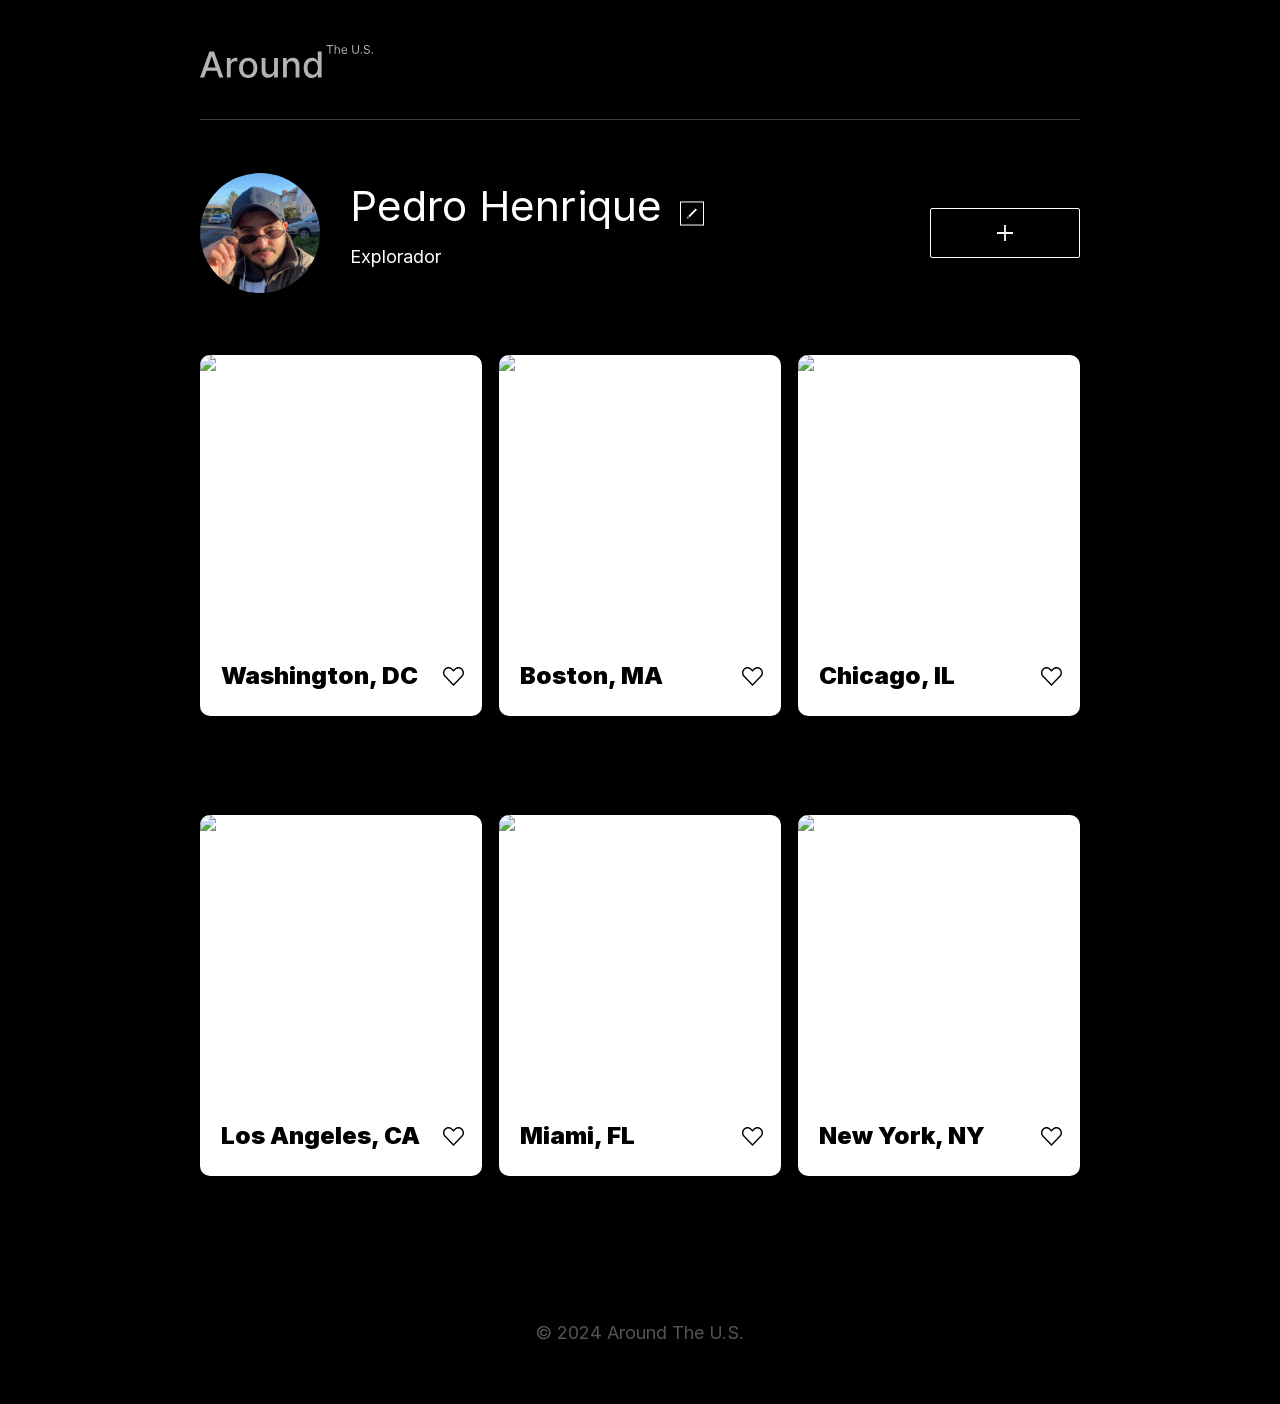
==== index.html @ ee5bf594 "finish refactoring and fixing functions" ====
<!DOCTYPE html>
<html lang="pt">
  <head>
    <meta charset="UTF-8" />
    <meta name="viewport" content="width=device-width, initial-scale=1.0" />
    <meta name="author" content="Pedro Henrique" />
    <meta name="keywords" content="Paisagem, Viagem, HTML, CSS, JavaScript" />
    <meta
      name="description"
      content="Explore paisagens de viagem enquanto testa a pagina web com HTML, CSS e JavaScript."
    />
    <title>Around the U.S.</title>
    <link rel="stylesheet" href="./pages/index.css" />
    <link rel="shortcut icon" href="./favicon.ico" />
  </head>
  <body>
    <div class="overlay"></div>
    <div class="page">
      <header class="header">
        <img
          src="./images/headerLogo.svg"
          alt="Logotipo do Site"
          class="header__logo"
        />
      </header>

      <main class="content">
        <section class="profile">
          <img
            src="./images/profilePic.jpg"
            alt="Foto de Perfil"
            class="profile__picture"
          />
          <div class="profile__info-wrapper">
            <div class="profile__info">
              <h1 class="profile__name">Pedro Henrique</h1>
              <img
                src="./images/editButton.svg"
                alt="Editar Perfil"
                class="profile__edit-button"
              />
            </div>
            <p class="profile__description">Explorador</p>
          </div>
          <button class="profile__add-place-button"></button>
        </section>

        <section class="card-grid"></section>

        <section class="popup" id="popupProfile">
          <div class="popup__position">
            <img
              src="./images/closeIcon.svg"
              alt="Fechar"
              class="popup__close-button"
            />
            <form class="popup__wrapper" name="popupForm">
              <h3 class="popup__title">EDITAR PERFIL</h3>
              <!-- Primeiro campo de entrada com label e span para erros -->
              <input
                type="text"
                name="firstInput"
                class="popup__input"
                placeholder="Nome"
                minlength="2"
                maxlength="40"
                required
              />
              <span class="firstInput-error form__input-error"></span>

              <!-- Segundo campo de entrada com span para erros -->
              <input
                type="text"
                name="secondInput"
                class="popup__input"
                placeholder="Sobre mim"
                minlength="2"
                maxlength="200"
                required
              />
              <span class="secondInput-error form__input-error"></span>

              <!-- Botão de envio -->
              <button type="submit" class="popup__submit-button">SALVAR</button>
            </form>
          </div>
        </section>

        <section class="popup" id="popupCard">
          <div class="popup__position">
            <img
              src="./images/closeIcon.svg"
              alt="Fechar"
              class="popup__close-button"
            />
            <form class="popup__wrapper" name="popupForm">
              <h3 class="popup__title">NOVO LOCAL</h3>
              <input
                type="text"
                name="firstInput"
                class="popup__input"
                placeholder="Titulo*"
                minlength="2"
                maxlength="30"
                required
              />
              <span class="firstInput-error form__input-error"></span>

              <!-- Segundo campo de entrada com span para erros -->
              <input
                type="url"
                name="secondInput"
                class="popup__input"
                placeholder="URL da imagem*"
                minlength="2"
                maxlength="200"
                required
              />
              <span class="secondInput-error form__input-error"></span>

              <button type="submit" class="popup__submit-button">SALVAR</button>
            </form>
          </div>
        </section>

        <section class="popupImage">
          <div class="popupImage__wrapper">
            <img
              src="./images/closeIcon.svg"
              alt="Fechar"
              class="popupImage__close-button"
            />
            <img src=" " alt="" class="popupImage__big" />
            <p class="popupImage__title"></p>
          </div>
        </section>
      </main>
      <footer class="footer" id="footer">
        <p class="footer__copyright">&copy; 2024 Around The U.S.</p>
      </footer>
    </div>
    <template id="cardTemplate">
      <div class="card">
        <img class="card__image" src=" " />
        <img
          src="./images/deleteButton.svg"
          alt=""
          class="card__delete-button"
          id="delete-button"
        />
        <p class="card__name"></p>
        <button class="card__like-button"></button>
      </div>
    </template>
    <script type="module" src="./scripts/index.js"></script>
    <script type="module" src="./scripts/utils.js"></script>
    <script type="module" src="./scripts/FormValidator.js"></script>
    <script type="module" src="./scripts/Card.js"></script>
  </body>
</html>
---- pages/index.css ----
@import url(../vendor/normalize.css);
@import url(../vendor/fonts.css);
@import url(../blocks/page.css);
@import url(../blocks/content.css);
@import url(../blocks/header.css);
@import url(../blocks/profile.css);
@import url(../blocks/card-grid.css);
@import url(../blocks/popup.css);
@import url(../blocks/popupImage.css);
@import url(../blocks/footer.css);
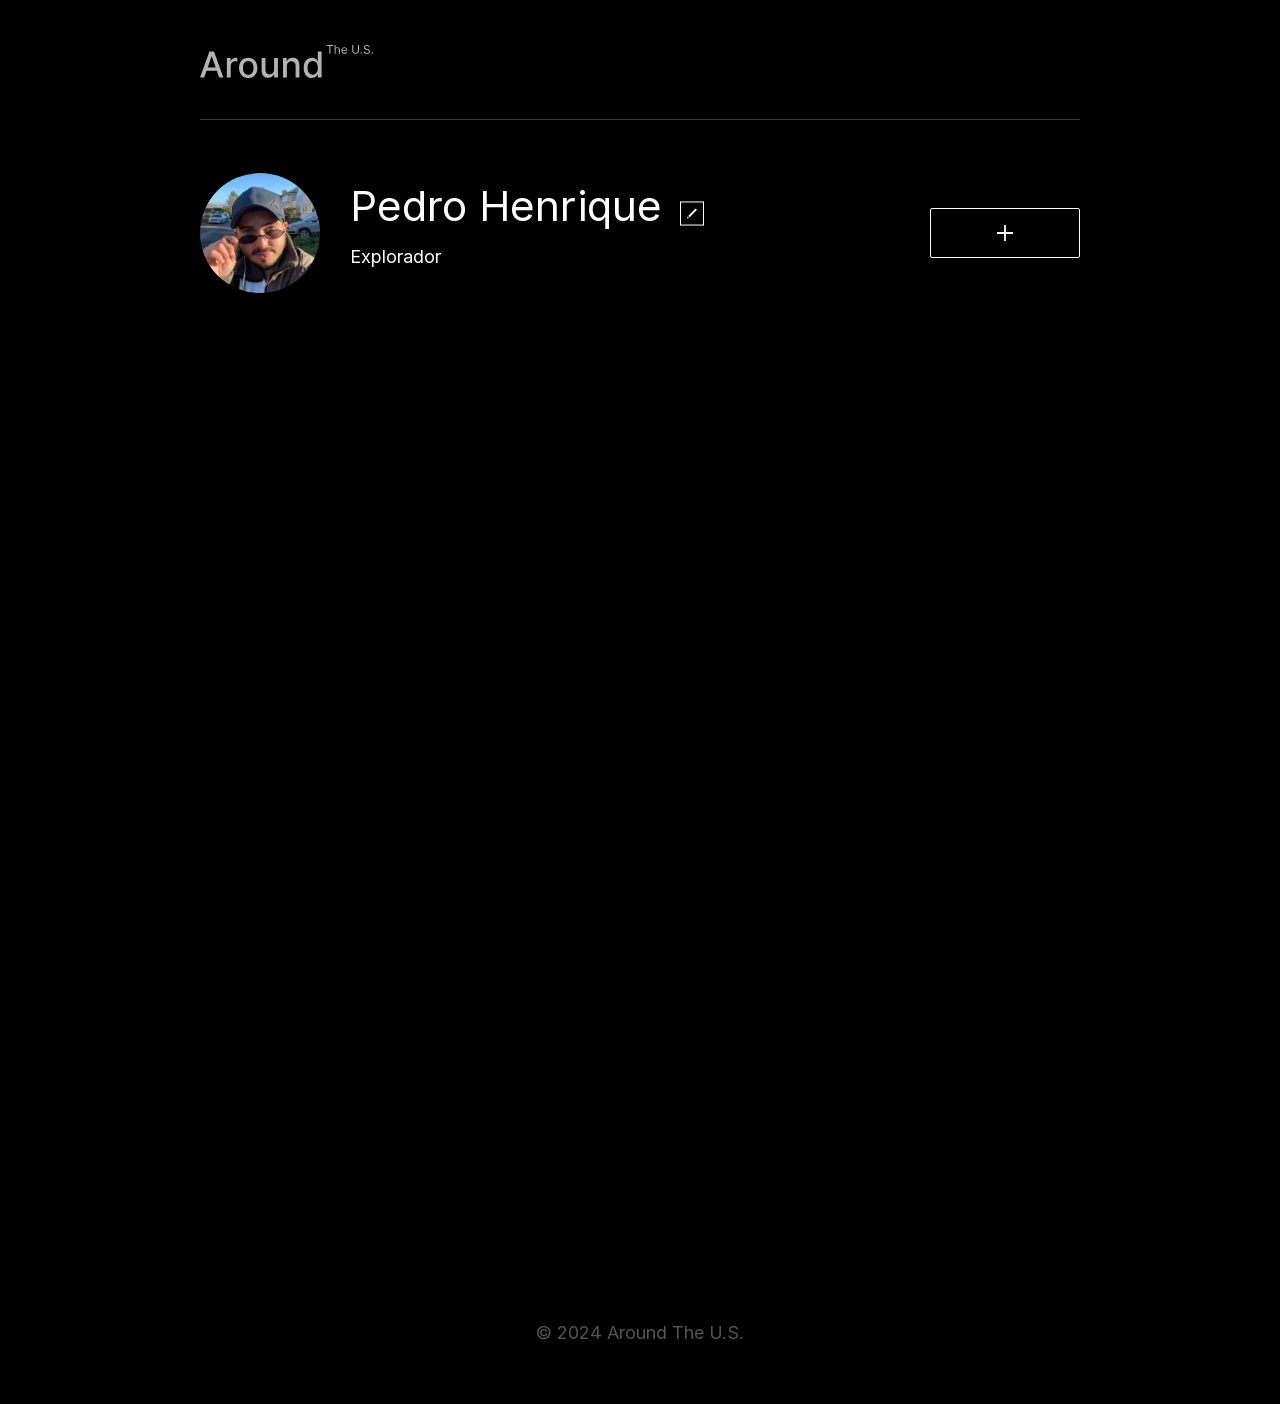
==== commit 717c230e: "adjusted class Section and Card RenderItems in Section and moving Popup logic to the correct script" ====
--- a/index.html
+++ b/index.html
@@ -153,8 +153,5 @@
       </div>
     </template>
     <script type="module" src="./scripts/index.js"></script>
-    <script type="module" src="./scripts/utils.js"></script>
-    <script type="module" src="./scripts/FormValidator.js"></script>
-    <script type="module" src="./scripts/Card.js"></script>
   </body>
 </html>
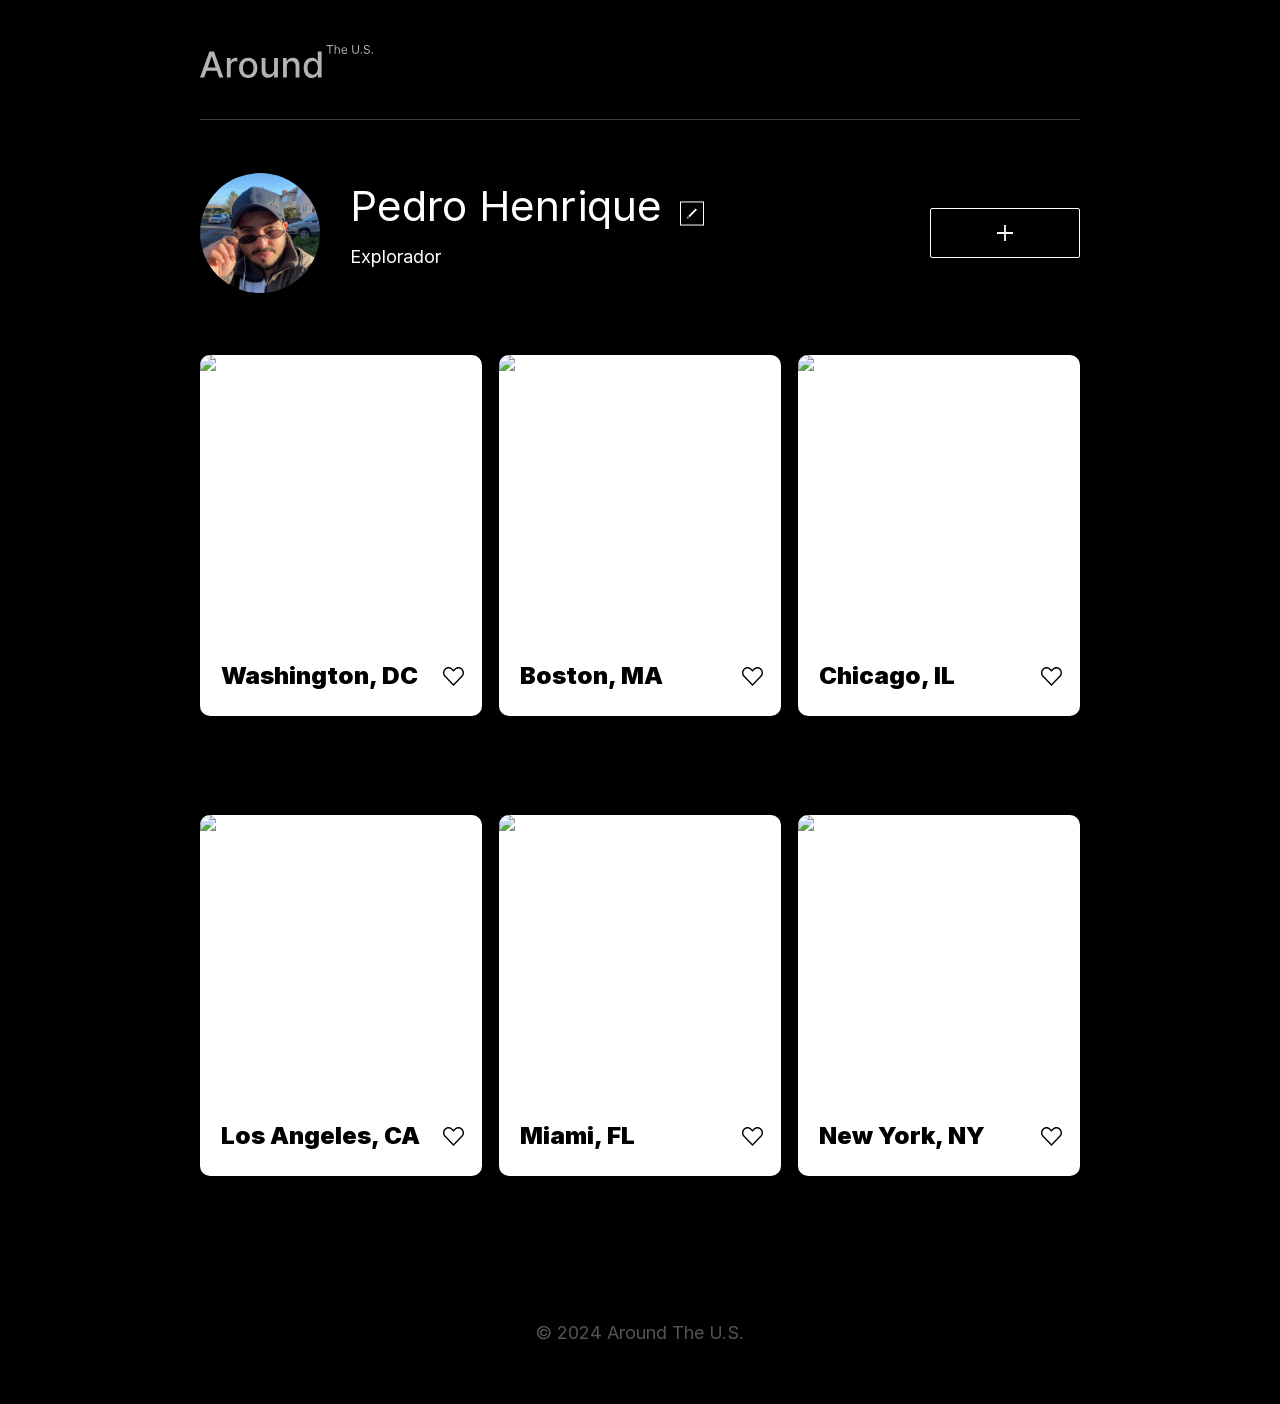
==== commit ab87e352: "adjusting submit handlers fixed open and close methods. working on submit handlers for popupCard" ====
--- a/index.html
+++ b/index.html
@@ -128,7 +128,7 @@
             <img
               src="./images/closeIcon.svg"
               alt="Fechar"
-              class="popupImage__close-button"
+              class="popup__close-button"
             />
             <img src=" " alt="" class="popupImage__big" />
             <p class="popupImage__title"></p>
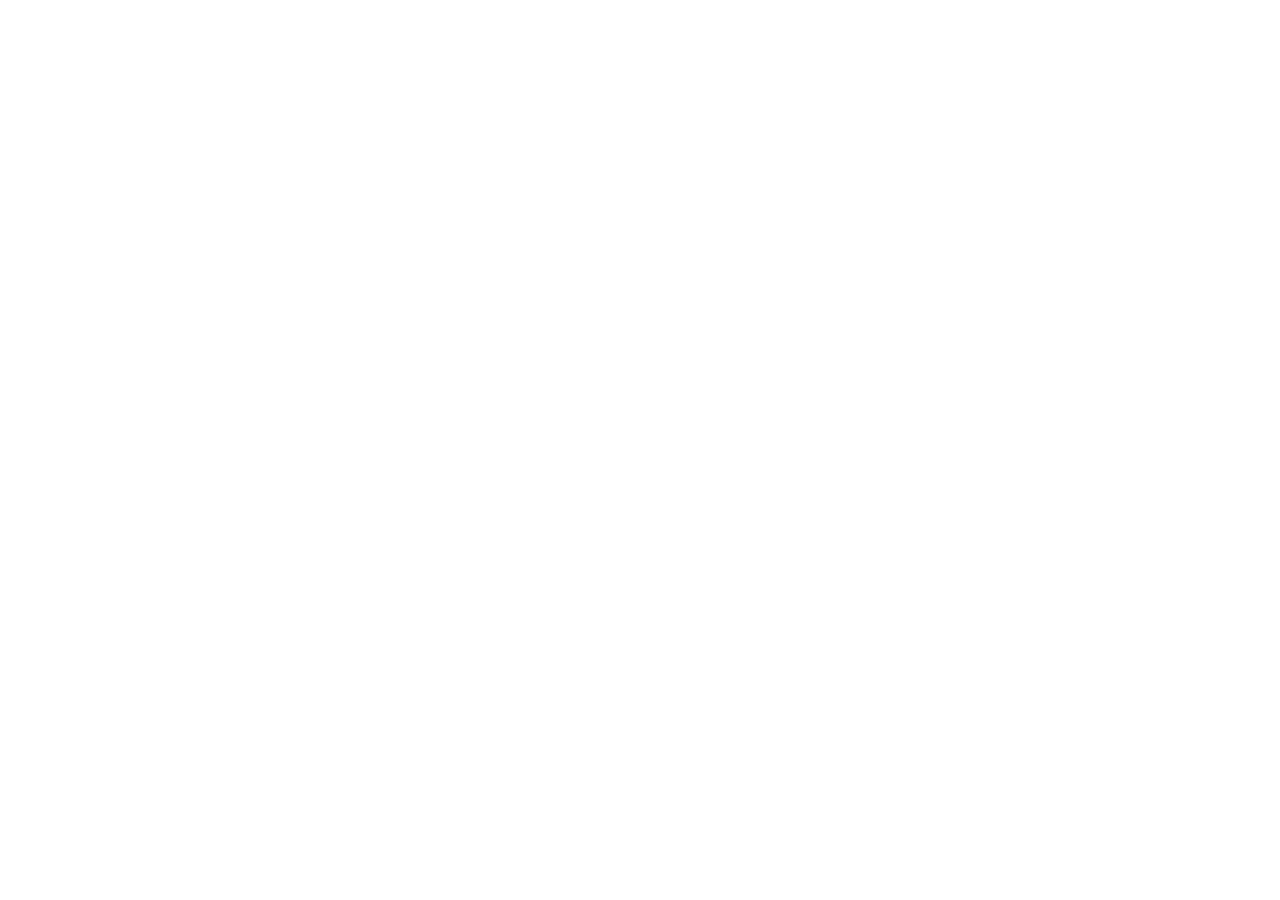
==== commit e663287e: "rearrange files and implementing new API rearranging files in new locations as checklist requires.  " ====
--- a/index.html
+++ b/index.html
@@ -10,7 +10,7 @@
       content="Explore paisagens de viagem enquanto testa a pagina web com HTML, CSS e JavaScript."
     />
     <title>Around the U.S.</title>
-    <link rel="stylesheet" href="./pages/index.css" />
+    <link rel="stylesheet" href="./src/page/index.css" />
     <link rel="shortcut icon" href="./favicon.ico" />
   </head>
   <body>
@@ -66,7 +66,7 @@
                 maxlength="40"
                 required
               />
-              <span class="firstInput-error form__input-error"></span>
+              <span class="popup__input-error" data-input="firstInput"></span>
 
               <!-- Segundo campo de entrada com span para erros -->
               <input
@@ -78,7 +78,7 @@
                 maxlength="200"
                 required
               />
-              <span class="secondInput-error form__input-error"></span>
+              <span class="popup__input-error" data-input="secondInput"></span>
 
               <!-- Botão de envio -->
               <button type="submit" class="popup__submit-button">SALVAR</button>
@@ -104,7 +104,7 @@
                 maxlength="30"
                 required
               />
-              <span class="firstInput-error form__input-error"></span>
+              <span class="popup__input-error" data-input="firstInput"></span>
 
               <!-- Segundo campo de entrada com span para erros -->
               <input
@@ -116,7 +116,7 @@
                 maxlength="200"
                 required
               />
-              <span class="secondInput-error form__input-error"></span>
+              <span class="popup__input-error" data-input="secondInput"></span>
 
               <button type="submit" class="popup__submit-button">SALVAR</button>
             </form>
@@ -152,6 +152,6 @@
         <button class="card__like-button"></button>
       </div>
     </template>
-    <script type="module" src="./scripts/index.js"></script>
+    <script type="module" src="./src/page/index.js"></script>
   </body>
 </html>
--- a/src/page/index.css
+++ b/src/page/index.css
@@ -0,0 +1,10 @@
+@import url(../../vendor/normalize.css);
+@import url(../../vendor/fonts.css);
+@import url(../blocks/page.css);
+@import url(../blocks/content.css);
+@import url(../blocks/header.css);
+@import url(../blocks/profile.css);
+@import url(../blocks/card-grid.css);
+@import url(../blocks/popup.css);
+@import url(../blocks/popupImage.css);
+@import url(../blocks/footer.css);
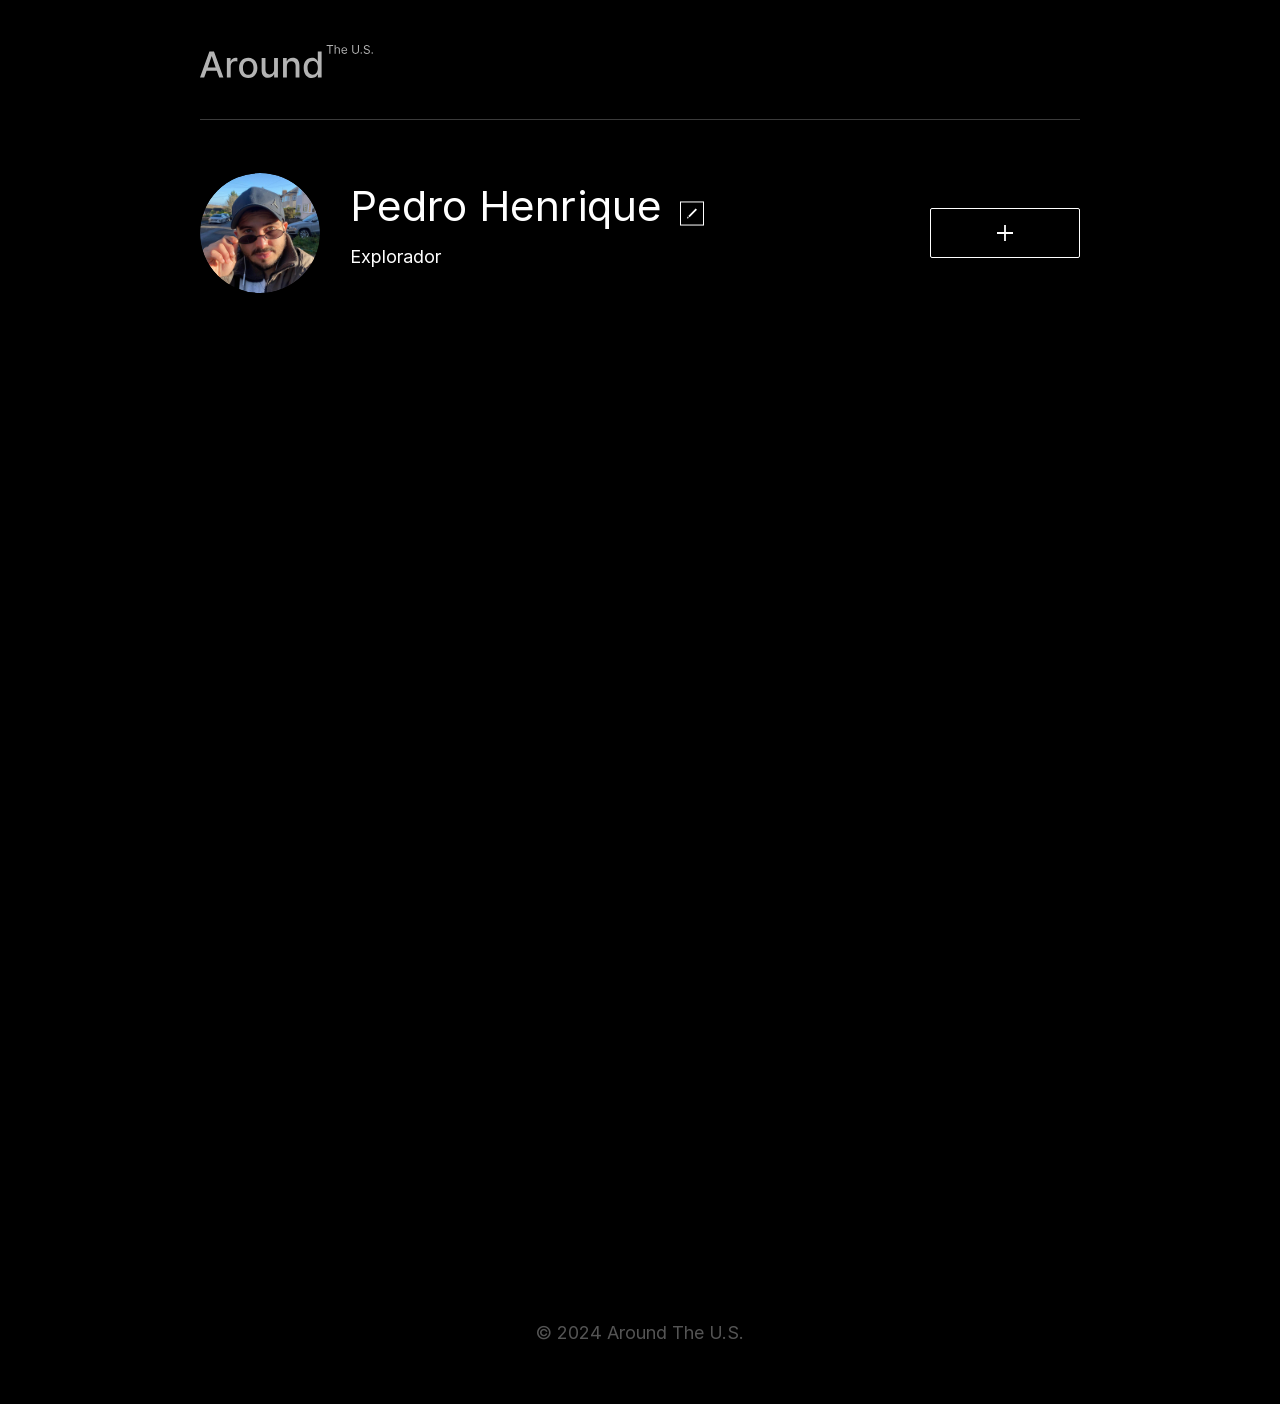
==== commit 1a47dadb: "fix API functions * create new popup for AVATAR * adjusted API functions for userInfo and add new ca" ====
--- a/index.html
+++ b/index.html
@@ -26,11 +26,15 @@
 
       <main class="content">
         <section class="profile">
-          <img
-            src="./images/profilePic.jpg"
-            alt="Foto de Perfil"
-            class="profile__picture"
-          />
+          <div class="profile__picture-container">
+            <img
+              src="./images/profilePic.jpg"
+              alt="Foto de Perfil"
+              class="profile__picture"
+            />
+            <div class="profile__overlay"></div>
+          </div>
+
           <div class="profile__info-wrapper">
             <div class="profile__info">
               <h1 class="profile__name">Pedro Henrique</h1>
@@ -86,6 +90,33 @@
           </div>
         </section>
 
+        <section class="popup" id="popupAvatar">
+          <div class="popup__position">
+            <img
+              src="./images/closeIcon.svg"
+              alt="Fechar"
+              class="popup__close-button"
+            />
+            <form class="popup__wrapper" name="popupForm">
+              <h3 class="popup__title">Alterar foto de perfil</h3>
+              <!-- Campo de entrada com label e span para erros -->
+              <input
+                type="url"
+                name="firstInput"
+                class="popup__input"
+                placeholder="URL da imagem"
+                minlength="2"
+                maxlength="200"
+                required
+              />
+              <span class="popup__input-error" data-input="firstInput"></span>
+
+              <!-- Botão de envio -->
+              <button type="submit" class="popup__submit-button">SALVAR</button>
+            </form>
+          </div>
+        </section>
+
         <section class="popup" id="popupCard">
           <div class="popup__position">
             <img
@@ -132,6 +163,22 @@
             />
             <img src=" " alt="" class="popupImage__big" />
             <p class="popupImage__title"></p>
+          </div>
+        </section>
+
+        <section class="popup" id="popupDeleteCard">
+          <div class="popup__position">
+            <img
+              src="./images/closeIcon.svg"
+              alt="Fechar"
+              class="popup__close-button"
+            />
+            <div class="popup__wrapper">
+              <h3 class="popup__title">Tem certeza?</h3>
+              <div class="popup__button">
+                <button class="popup__submit-button">Sim</button>
+              </div>
+            </div>
           </div>
         </section>
       </main>
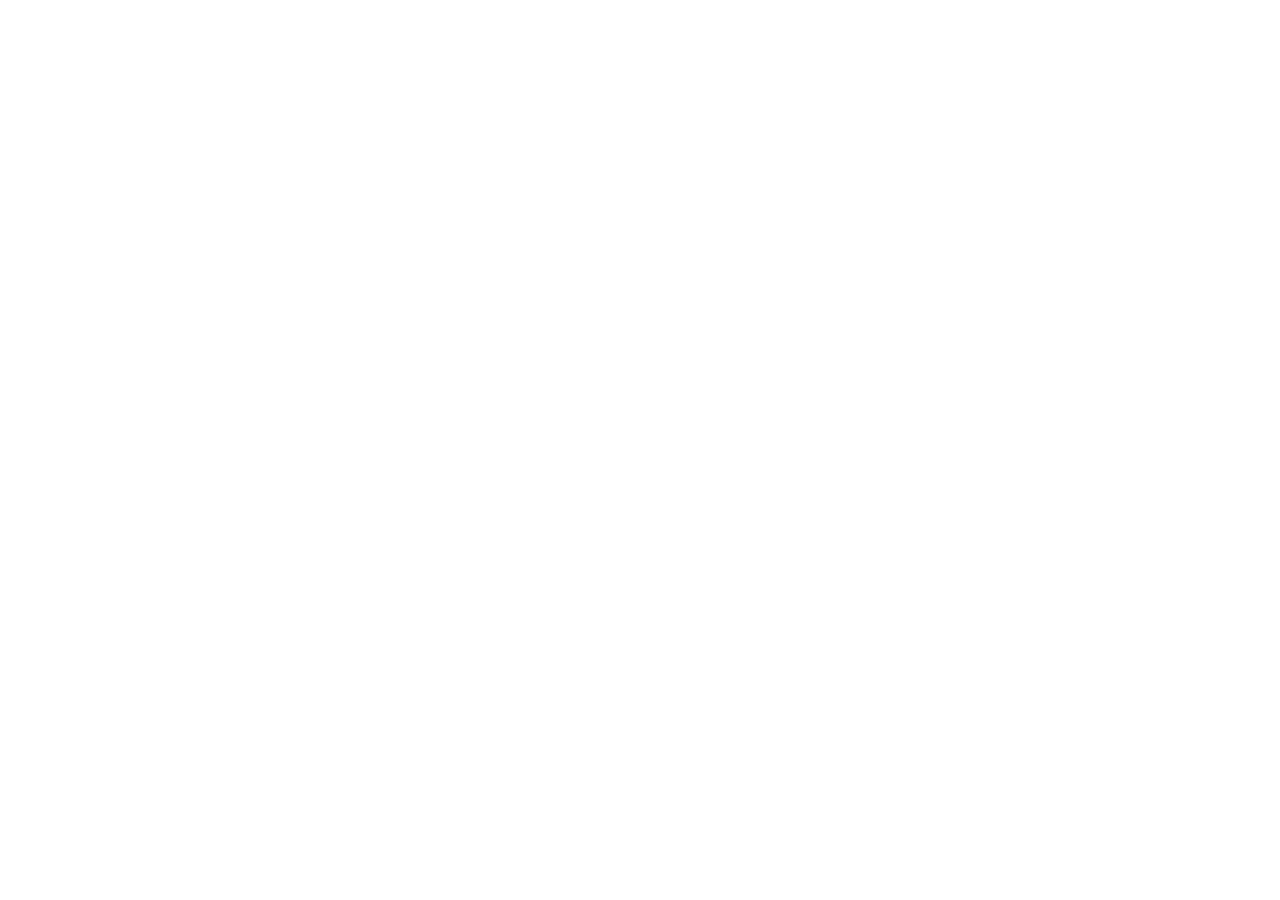
==== commit 85a7ea12: "adjust main API functions * fixed updateAvatar * improved UX changing views * improved error treatme" ====
--- a/index.html
+++ b/index.html
@@ -149,7 +149,7 @@
               />
               <span class="popup__input-error" data-input="secondInput"></span>
 
-              <button type="submit" class="popup__submit-button">SALVAR</button>
+              <button type="submit" class="popup__submit-button">CRIAR</button>
             </form>
           </div>
         </section>
